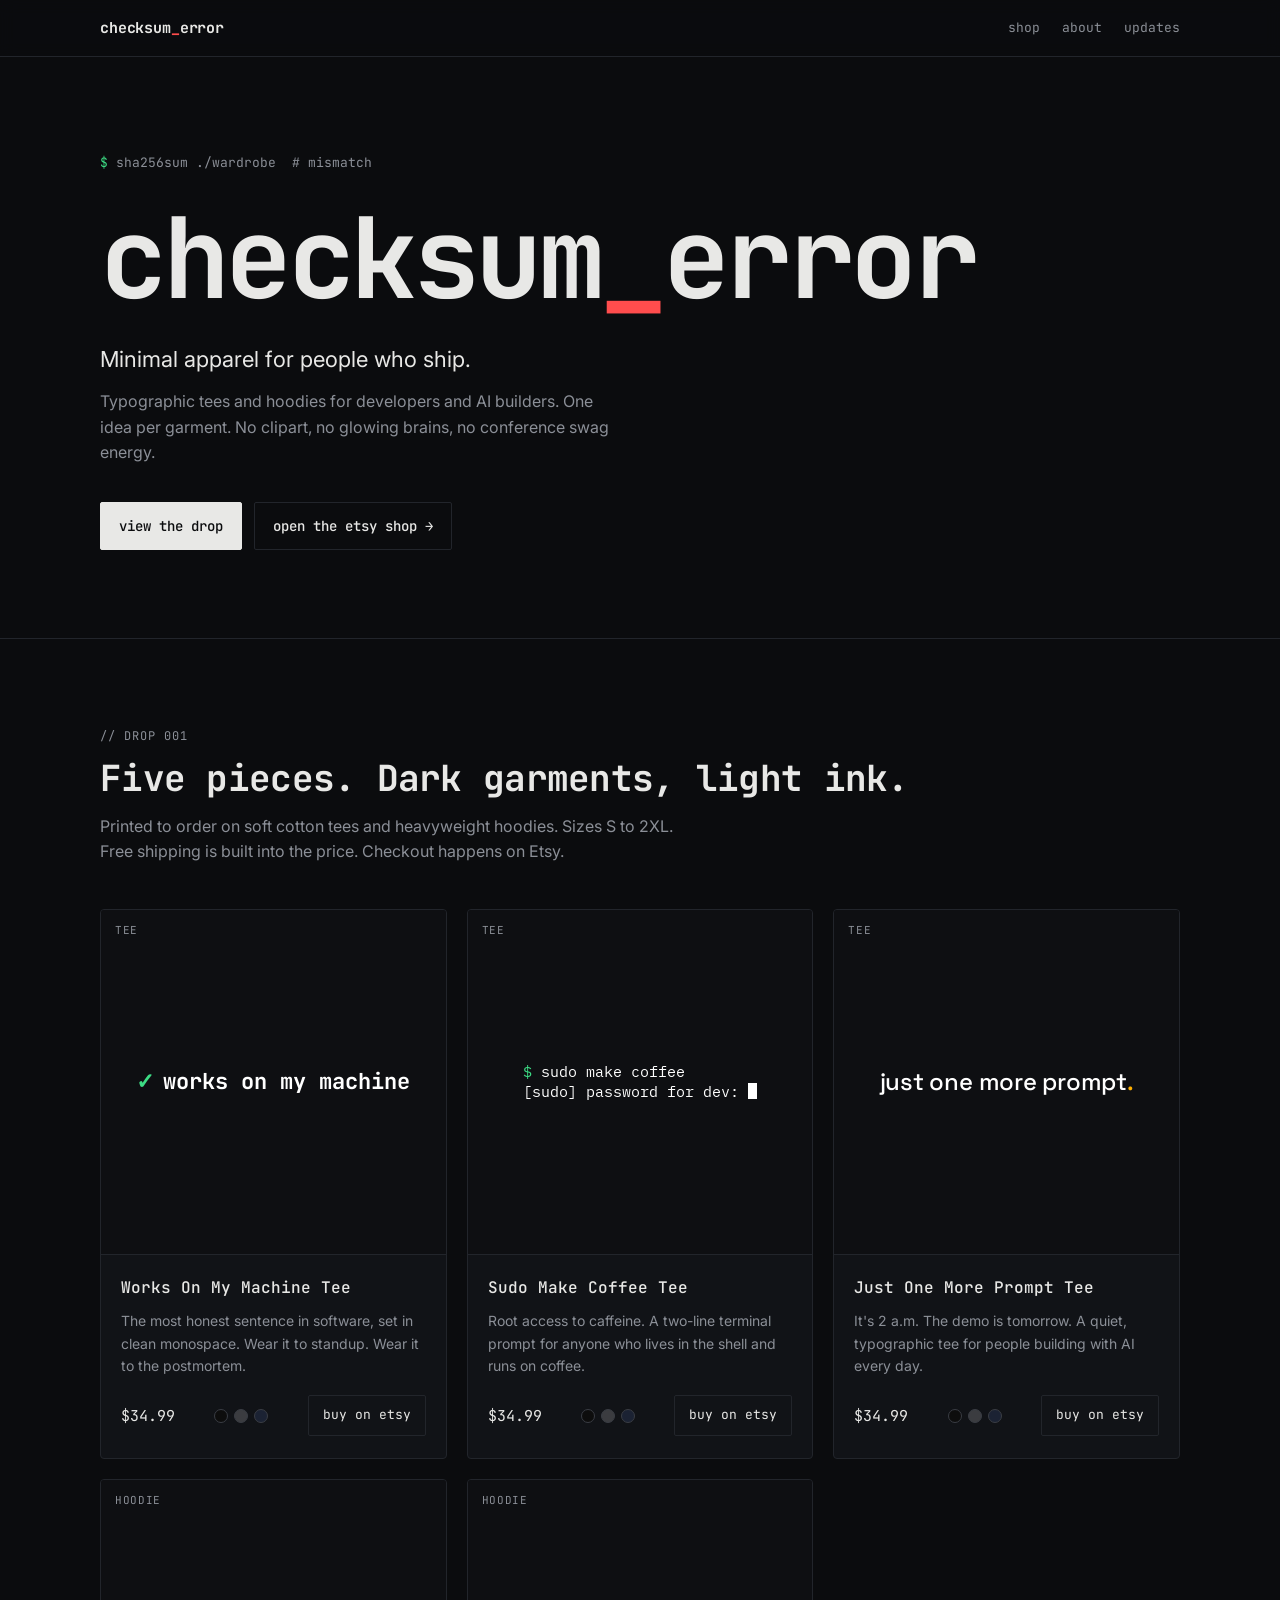
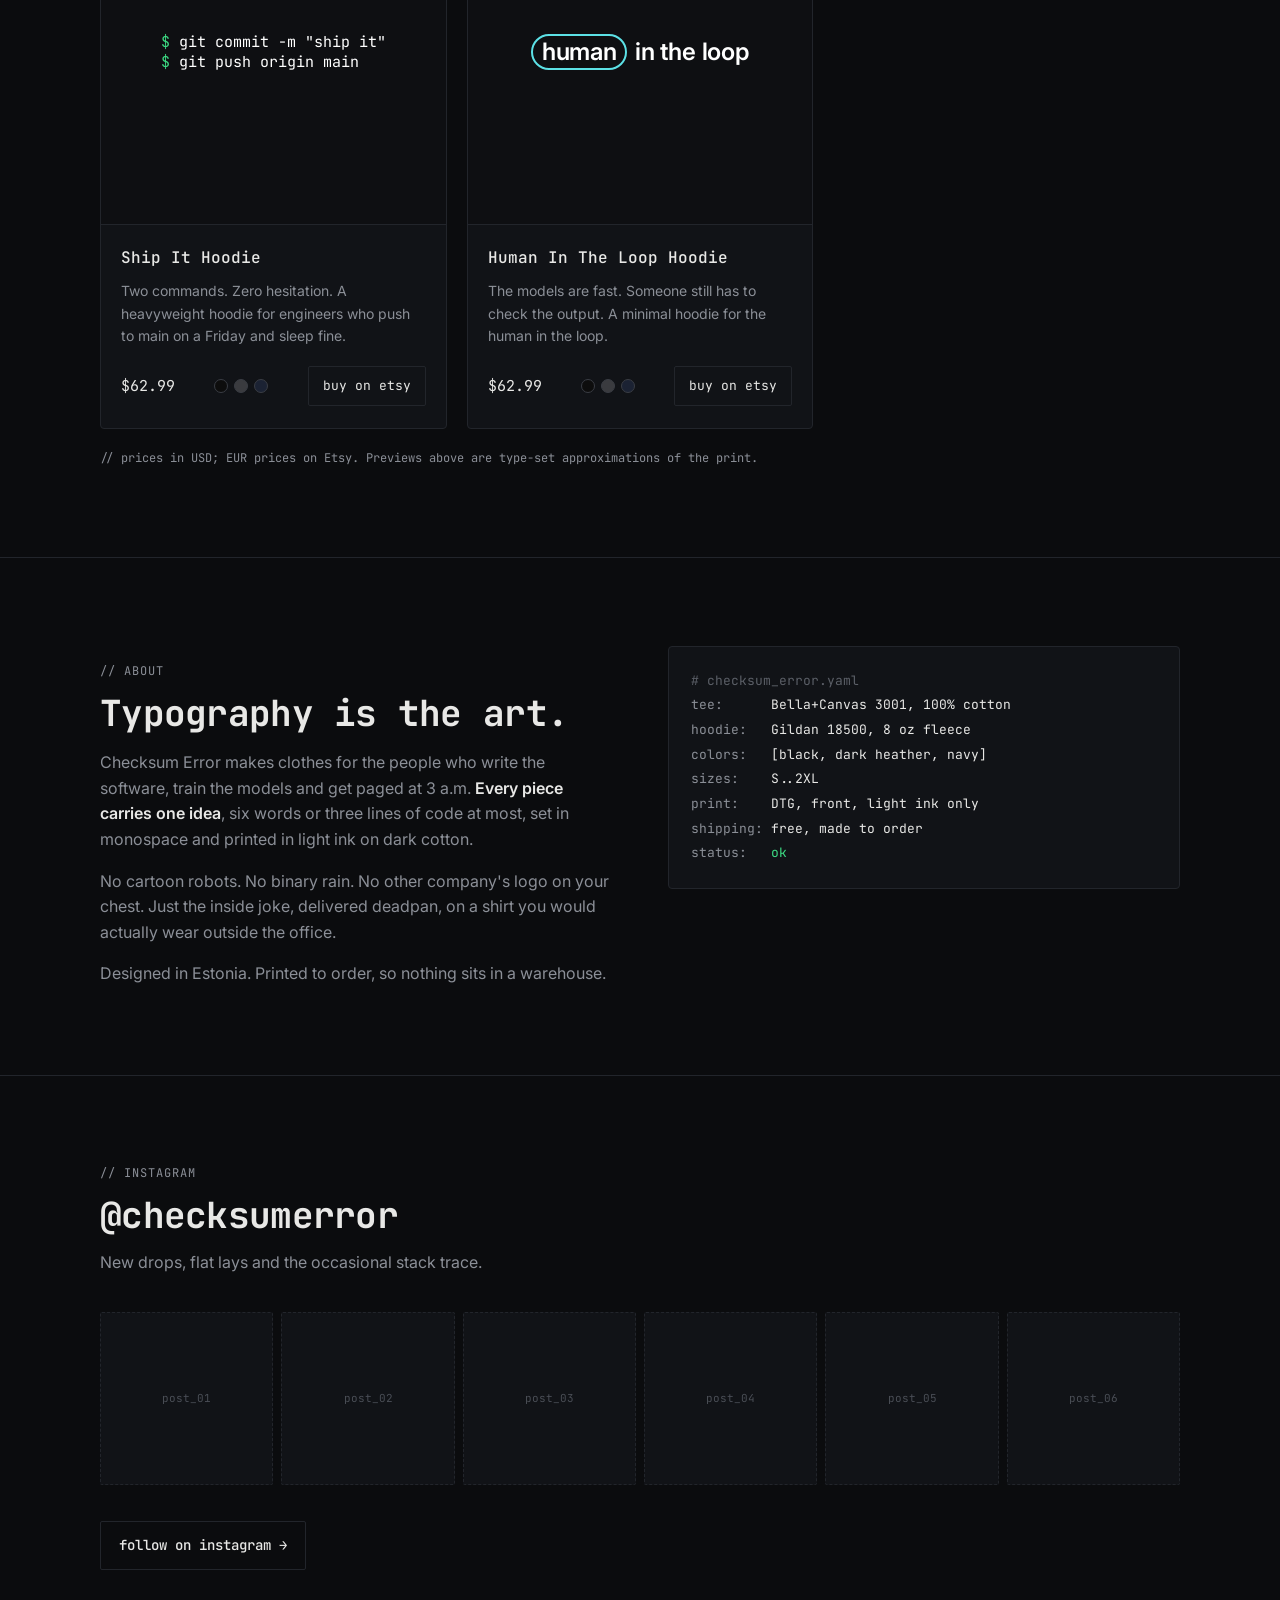
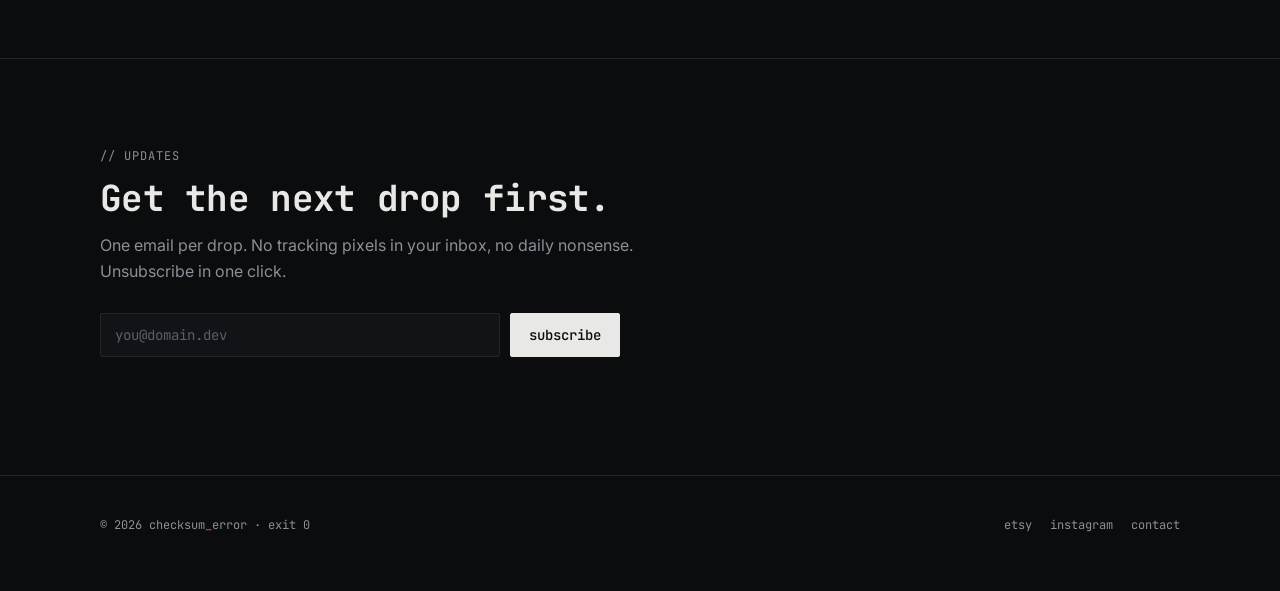
==== index.html @ 1eece205 "Add Checksum Error website" ====
<!doctype html>
<html lang="en">
<head>
<meta charset="utf-8">
<meta name="viewport" content="width=device-width, initial-scale=1">
<title>Checksum Error · Minimal apparel for people who ship</title>
<meta name="description" content="Minimal typographic tees and hoodies for developers and AI builders. One idea per garment, set in monospace. No clipart. Printed to order, sold on Etsy.">
<link rel="canonical" href="https://checksumerror.io/">
<meta name="theme-color" content="#0b0c0e">
<meta name="color-scheme" content="dark">
<link rel="icon" href="/favicon.svg" type="image/svg+xml">
<link rel="apple-touch-icon" href="/apple-touch-icon.png">

<!-- Open Graph / social -->
<meta property="og:type" content="website">
<meta property="og:site_name" content="Checksum Error">
<meta property="og:title" content="Checksum Error · Minimal apparel for people who ship">
<meta property="og:description" content="Typographic tees and hoodies for developers and AI builders. One idea per garment. No clipart.">
<meta property="og:url" content="https://checksumerror.io/">
<meta property="og:image" content="https://checksumerror.io/og.png">
<meta property="og:image:width" content="1200">
<meta property="og:image:height" content="630">
<meta property="og:image:alt" content="checksum_error wordmark in white monospace with a red underscore on a near-black background">
<meta name="twitter:card" content="summary_large_image">
<meta name="twitter:title" content="Checksum Error · Minimal apparel for people who ship">
<meta name="twitter:description" content="Typographic tees and hoodies for developers and AI builders. One idea per garment. No clipart.">
<meta name="twitter:image" content="https://checksumerror.io/og.png">

<script type="application/ld+json">
{
  "@context": "https://schema.org",
  "@type": "Organization",
  "name": "Checksum Error",
  "url": "https://checksumerror.io/",
  "logo": "https://checksumerror.io/apple-touch-icon.png",
  "sameAs": [
    "https://www.etsy.com/shop/REPLACE_ME_ETSY_SHOP",
    "https://www.instagram.com/REPLACE_ME_INSTAGRAM/"
  ]
}
</script>

<link rel="preconnect" href="https://fonts.googleapis.com">
<link rel="preconnect" href="https://fonts.gstatic.com" crossorigin>
<link href="https://fonts.googleapis.com/css2?family=JetBrains+Mono:wght@400;500;700&family=IBM+Plex+Mono:wght@400;500&family=Space+Grotesk:wght@500&family=Inter:wght@400;600&display=swap" rel="stylesheet">

<style>
:root{
  --bg:#0b0c0e;
  --bg-2:#111317;
  --line:#22252b;
  --text:#e8e8e6;
  --muted:#8b8f97;
  --red:#ff4d4d;
  --green:#3ddc84;
  --amber:#ffb000;
  --cyan:#5ce1e6;
  --mono:"JetBrains Mono",ui-monospace,SFMono-Regular,Menlo,Consolas,monospace;
  --sans:"Inter",system-ui,-apple-system,"Segoe UI",sans-serif;
  --max:1120px;
}
*{box-sizing:border-box;margin:0;padding:0}
html{-webkit-text-size-adjust:100%;scroll-behavior:smooth}
body{background:var(--bg);color:var(--text);font-family:var(--sans);font-size:16px;line-height:1.6;-webkit-font-smoothing:antialiased;overflow-x:hidden}
a{color:inherit}
a:focus-visible,button:focus-visible,input:focus-visible{outline:2px solid var(--green);outline-offset:3px}
.wrap{max-width:var(--max);margin:0 auto;padding:0 20px}
.mono{font-family:var(--mono)}
.muted{color:var(--muted)}
.skip{position:absolute;left:-9999px}
.skip:focus{left:16px;top:16px;background:var(--text);color:var(--bg);padding:8px 12px;z-index:10}

/* nav */
header.top{position:sticky;top:0;z-index:5;background:rgba(11,12,14,.86);backdrop-filter:blur(8px);-webkit-backdrop-filter:blur(8px);border-bottom:1px solid var(--line)}
header.top .wrap{display:flex;align-items:center;justify-content:space-between;height:56px}
.brand{font-family:var(--mono);font-weight:700;font-size:15px;text-decoration:none;letter-spacing:-.01em}
.brand .u,.wordmark .u{color:var(--red)}
nav ul{display:flex;gap:22px;list-style:none;font-family:var(--mono);font-size:13px}
nav a{text-decoration:none;color:var(--muted)}
nav a:hover{color:var(--text)}

/* hero */
.hero{padding:96px 0 88px;border-bottom:1px solid var(--line)}
.prompt{font-family:var(--mono);font-size:13px;color:var(--muted);margin-bottom:28px}
.prompt .g{color:var(--green)}
.wordmark{font-family:var(--mono);font-weight:700;font-size:clamp(40px,10.5vw,112px);line-height:1;letter-spacing:-.04em;word-break:break-word}
.wordmark .u{display:inline-block}
@keyframes blink{50%{opacity:0}}
.tagline{margin-top:28px;font-size:clamp(18px,2.4vw,22px);max-width:34ch;color:var(--text)}
.sub{margin-top:12px;color:var(--muted);max-width:52ch}
.cta{display:flex;flex-wrap:wrap;gap:12px;margin-top:36px}
.btn{display:inline-flex;align-items:center;gap:8px;font-family:var(--mono);font-size:14px;font-weight:500;text-decoration:none;padding:12px 18px;border:1px solid var(--text);background:var(--text);color:var(--bg);border-radius:2px;cursor:pointer}
.btn:hover{background:transparent;color:var(--text)}
.btn.ghost{background:transparent;color:var(--text);border-color:var(--line)}
.btn.ghost:hover{border-color:var(--text)}

/* sections */
section{padding:88px 0;border-bottom:1px solid var(--line)}
.label{font-family:var(--mono);font-size:12px;letter-spacing:.08em;text-transform:uppercase;color:var(--muted);margin-bottom:12px}
h2{font-family:var(--mono);font-weight:700;font-size:clamp(26px,4vw,36px);letter-spacing:-.02em;line-height:1.15}
.lead{margin-top:14px;color:var(--muted);max-width:60ch}

/* products */
.grid{display:grid;grid-template-columns:repeat(auto-fill,minmax(300px,1fr));gap:20px;margin-top:44px}
.card{background:var(--bg-2);border:1px solid var(--line);border-radius:4px;display:flex;flex-direction:column;overflow:hidden}
.print{aspect-ratio:1/1;display:flex;align-items:center;justify-content:center;padding:28px;background:#0e0f12;border-bottom:1px solid var(--line);position:relative}
.print::after{content:attr(data-kind);position:absolute;top:12px;left:14px;font-family:var(--mono);font-size:11px;color:var(--muted);letter-spacing:.06em;text-transform:uppercase}
.art{color:#fff;text-align:center;line-height:1.35}
.art.one{font-family:"JetBrains Mono",var(--mono);font-weight:700;font-size:clamp(18px,2.2vw,22px)}
.art.one .ok{color:var(--green);margin-right:.4em}
.art.term{font-family:"IBM Plex Mono",var(--mono);font-size:clamp(13px,1.55vw,15px);text-align:left;white-space:pre}
.art.term.jb{font-family:"JetBrains Mono",var(--mono)}
.art .g{color:var(--green)}
.art .cur{display:inline-block;width:.6em;height:1.1em;background:#fff;vertical-align:-.18em;animation:blink 1.1s steps(1) infinite}
@media (prefers-reduced-motion:reduce){.art .cur{animation:none}}
.art.grot{font-family:"Space Grotesk",var(--sans);font-weight:500;font-size:clamp(20px,2.5vw,24px);letter-spacing:-.01em}
.art.grot .a{color:var(--amber)}
.art.inter{font-family:"Inter",var(--sans);font-weight:600;font-size:clamp(20px,2.5vw,24px);letter-spacing:-.01em}
.art.inter .loop{display:inline-block;border:2px solid var(--cyan);border-radius:999px;padding:0 .35em;margin-right:.1em}
.meta{padding:20px 20px 22px;display:flex;flex-direction:column;gap:10px;flex:1}
.meta h3{font-family:var(--mono);font-size:16px;font-weight:500}
.meta p{font-size:14px;color:var(--muted)}
.row{display:flex;align-items:center;justify-content:space-between;gap:12px;margin-top:auto;padding-top:8px}
.price{font-family:var(--mono);font-size:15px}
.swatches{display:flex;gap:6px}
.swatches i{width:14px;height:14px;border-radius:50%;border:1px solid #3a3d44;display:block}
.buy{font-family:var(--mono);font-size:13px;text-decoration:none;border:1px solid var(--line);padding:9px 14px;border-radius:2px;white-space:nowrap}
.buy:hover{border-color:var(--text)}
.note{margin-top:20px;font-family:var(--mono);font-size:12px;color:var(--muted)}

/* about */
.about{display:grid;grid-template-columns:1fr 1fr;gap:56px;align-items:start}
.about p{color:var(--muted);margin-top:16px;max-width:52ch}
.about p strong{color:var(--text);font-weight:600}
.spec{font-family:var(--mono);font-size:13px;border:1px solid var(--line);border-radius:4px;background:var(--bg-2);padding:22px;line-height:1.9;overflow-x:auto}
.spec .k{color:var(--muted)}
.spec .c{color:#5b5f67}
.spec .g{color:var(--green)}

/* instagram */
.ig-grid{display:grid;grid-template-columns:repeat(6,1fr);gap:8px;margin-top:36px}
.ig-grid div{aspect-ratio:1/1;background:var(--bg-2);border:1px dashed var(--line);border-radius:2px;display:flex;align-items:center;justify-content:center;font-family:var(--mono);font-size:11px;color:#4a4e56}

/* signup */
.signup{display:flex;gap:10px;flex-wrap:wrap;margin-top:28px;max-width:520px}
.signup input{flex:1 1 240px;min-width:0;background:var(--bg-2);border:1px solid var(--line);color:var(--text);font-family:var(--mono);font-size:14px;padding:12px 14px;border-radius:2px}
.signup input::placeholder{color:#5b5f67}
.signup-msg{margin-top:12px;font-family:var(--mono);font-size:13px;color:var(--green);min-height:1.4em}

footer{padding:40px 0 56px;font-family:var(--mono);font-size:12px;color:var(--muted)}
footer .wrap{display:flex;flex-wrap:wrap;justify-content:space-between;gap:16px}
footer a{text-decoration:none}
footer a:hover{color:var(--text)}
footer ul{display:flex;gap:18px;list-style:none}

@media (max-width:820px){
  .about{grid-template-columns:1fr;gap:32px}
  .ig-grid{grid-template-columns:repeat(3,1fr)}
}
@media (max-width:560px){
  .wrap{padding:0 16px}
  nav ul{gap:14px}
  nav li.hide-sm{display:none}
  .hero{padding:64px 0 60px}
  section{padding:64px 0}
  .grid{grid-template-columns:1fr}
}
</style>
</head>
<body>
<a class="skip" href="#main">Skip to content</a>

<header class="top">
  <div class="wrap">
    <a class="brand" href="#top" aria-label="Checksum Error home">checksum<span class="u">_</span>error</a>
    <nav aria-label="Main">
      <ul>
        <li><a href="#shop">shop</a></li>
        <li class="hide-sm"><a href="#about">about</a></li>
        <li><a href="#list">updates</a></li>
      </ul>
    </nav>
  </div>
</header>

<main id="main">
  <div class="hero" id="top">
    <div class="wrap">
      <p class="prompt"><span class="g">$</span> sha256sum ./wardrobe <span class="muted">&nbsp;# mismatch</span></p>
      <h1 class="wordmark" aria-label="checksum_error">checksum<span class="u">_</span>error</h1>
      <p class="tagline">Minimal apparel for people who ship.</p>
      <p class="sub">Typographic tees and hoodies for developers and AI builders. One idea per garment. No clipart, no glowing brains, no conference swag energy.</p>
      <div class="cta">
        <a class="btn" href="#shop">view the drop</a>
        <!-- PLACEHOLDER: replace with the real Etsy shop URL -->
        <a class="btn ghost" href="https://www.etsy.com/shop/REPLACE_ME_ETSY_SHOP" rel="noopener">open the etsy shop &rarr;</a>
      </div>
    </div>
  </div>

  <section id="shop" aria-labelledby="shop-h">
    <div class="wrap">
      <p class="label">// drop 001</p>
      <h2 id="shop-h">Five pieces. Dark garments, light ink.</h2>
      <p class="lead">Printed to order on soft cotton tees and heavyweight hoodies. Sizes S to 2XL. Free shipping is built into the price. Checkout happens on Etsy.</p>

      <div class="grid">
        <!-- 01 -->
        <article class="card">
          <div class="print" data-kind="tee"><p class="art one"><span class="ok" aria-hidden="true">&check;</span>works on my machine</p></div>
          <div class="meta">
            <h3>Works On My Machine Tee</h3>
            <p>The most honest sentence in software, set in clean monospace. Wear it to standup. Wear it to the postmortem.</p>
            <div class="row">
              <span class="price">$34.99</span>
              <span class="swatches" aria-label="Colors: black, dark grey heather, navy"><i style="background:#0d0d0d"></i><i style="background:#3b3c40"></i><i style="background:#1b2233"></i></span>
              <!-- PLACEHOLDER: Etsy listing URL for 01-tee-works-on-my-machine -->
              <a class="buy" href="https://www.etsy.com/listing/REPLACE_ME_01" rel="noopener">buy on etsy</a>
            </div>
          </div>
        </article>

        <!-- 02 -->
        <article class="card">
          <div class="print" data-kind="tee"><p class="art term"><span class="g">$</span> sudo make coffee
[sudo] password for dev: <span class="cur" aria-hidden="true"></span></p></div>
          <div class="meta">
            <h3>Sudo Make Coffee Tee</h3>
            <p>Root access to caffeine. A two-line terminal prompt for anyone who lives in the shell and runs on coffee.</p>
            <div class="row">
              <span class="price">$34.99</span>
              <span class="swatches" aria-label="Colors: black, dark grey heather, navy"><i style="background:#0d0d0d"></i><i style="background:#3b3c40"></i><i style="background:#1b2233"></i></span>
              <!-- PLACEHOLDER: Etsy listing URL for 02-tee-sudo-make-coffee -->
              <a class="buy" href="https://www.etsy.com/listing/REPLACE_ME_02" rel="noopener">buy on etsy</a>
            </div>
          </div>
        </article>

        <!-- 03 -->
        <article class="card">
          <div class="print" data-kind="tee"><p class="art grot">just one more prompt<span class="a">.</span></p></div>
          <div class="meta">
            <h3>Just One More Prompt Tee</h3>
            <p>It's 2 a.m. The demo is tomorrow. A quiet, typographic tee for people building with AI every day.</p>
            <div class="row">
              <span class="price">$34.99</span>
              <span class="swatches" aria-label="Colors: black, dark grey heather, navy"><i style="background:#0d0d0d"></i><i style="background:#3b3c40"></i><i style="background:#1b2233"></i></span>
              <!-- PLACEHOLDER: Etsy listing URL for 03-tee-just-one-more-prompt -->
              <a class="buy" href="https://www.etsy.com/listing/REPLACE_ME_03" rel="noopener">buy on etsy</a>
            </div>
          </div>
        </article>

        <!-- 04 -->
        <article class="card">
          <div class="print" data-kind="hoodie"><p class="art term jb"><span class="g">$</span> git commit -m "ship it"
<span class="g">$</span> git push origin main</p></div>
          <div class="meta">
            <h3>Ship It Hoodie</h3>
            <p>Two commands. Zero hesitation. A heavyweight hoodie for engineers who push to main on a Friday and sleep fine.</p>
            <div class="row">
              <span class="price">$62.99</span>
              <span class="swatches" aria-label="Colors: black, dark heather, navy"><i style="background:#0d0d0d"></i><i style="background:#3a3b3f"></i><i style="background:#1b2233"></i></span>
              <!-- PLACEHOLDER: Etsy listing URL for 04-hoodie-ship-it -->
              <a class="buy" href="https://www.etsy.com/listing/REPLACE_ME_04" rel="noopener">buy on etsy</a>
            </div>
          </div>
        </article>

        <!-- 05 -->
        <article class="card">
          <div class="print" data-kind="hoodie"><p class="art inter"><span class="loop">human</span> in the loop</p></div>
          <div class="meta">
            <h3>Human In The Loop Hoodie</h3>
            <p>The models are fast. Someone still has to check the output. A minimal hoodie for the human in the loop.</p>
            <div class="row">
              <span class="price">$62.99</span>
              <span class="swatches" aria-label="Colors: black, dark heather, navy"><i style="background:#0d0d0d"></i><i style="background:#3a3b3f"></i><i style="background:#1b2233"></i></span>
              <!-- PLACEHOLDER: Etsy listing URL for 05-hoodie-human-in-the-loop -->
              <a class="buy" href="https://www.etsy.com/listing/REPLACE_ME_05" rel="noopener">buy on etsy</a>
            </div>
          </div>
        </article>
      </div>
      <p class="note">// prices in USD; EUR prices on Etsy. Previews above are type-set approximations of the print.</p>
    </div>
  </section>

  <section id="about" aria-labelledby="about-h">
    <div class="wrap about">
      <div>
        <p class="label">// about</p>
        <h2 id="about-h">Typography is the art.</h2>
        <p>Checksum Error makes clothes for the people who write the software, train the models and get paged at 3 a.m. <strong>Every piece carries one idea</strong>, six words or three lines of code at most, set in monospace and printed in light ink on dark cotton.</p>
        <p>No cartoon robots. No binary rain. No other company's logo on your chest. Just the inside joke, delivered deadpan, on a shirt you would actually wear outside the office.</p>
        <p>Designed in Estonia. Printed to order, so nothing sits in a warehouse.</p>
      </div>
      <pre class="spec" aria-label="Product spec"><span class="c"># checksum_error.yaml</span>
<span class="k">tee:</span>      Bella+Canvas 3001, 100% cotton
<span class="k">hoodie:</span>   Gildan 18500, 8 oz fleece
<span class="k">colors:</span>   [black, dark heather, navy]
<span class="k">sizes:</span>    S..2XL
<span class="k">print:</span>    DTG, front, light ink only
<span class="k">shipping:</span> free, made to order
<span class="k">status:</span>   <span class="g">ok</span></pre>
    </div>
  </section>

  <section id="instagram" aria-labelledby="ig-h">
    <div class="wrap">
      <p class="label">// instagram</p>
      <h2 id="ig-h">@checksumerror</h2>
      <p class="lead">New drops, flat lays and the occasional stack trace.</p>
      <!-- PLACEHOLDER: these six tiles are empty frames. Replace with real post images (or an embed) once the account has posts. -->
      <div class="ig-grid" aria-hidden="true">
        <div>post_01</div><div>post_02</div><div>post_03</div><div>post_04</div><div>post_05</div><div>post_06</div>
      </div>
      <div class="cta">
        <!-- PLACEHOLDER: replace with the real Instagram profile URL -->
        <a class="btn ghost" href="https://www.instagram.com/REPLACE_ME_INSTAGRAM/" rel="noopener">follow on instagram &rarr;</a>
      </div>
    </div>
  </section>

  <section id="list" aria-labelledby="list-h">
    <div class="wrap">
      <p class="label">// updates</p>
      <h2 id="list-h">Get the next drop first.</h2>
      <p class="lead">One email per drop. No tracking pixels in your inbox, no daily nonsense. Unsubscribe in one click.</p>
      <!-- PLACEHOLDER: set action to your email provider's form endpoint (Buttondown, Mailchimp, ConvertKit, etc.). Until then the form shows a "not open yet" message and sends nothing. -->
      <form class="signup" id="signup" action="REPLACE_ME_EMAIL_FORM_ACTION" method="post" novalidate>
        <label for="email" class="skip">Email address</label>
        <input id="email" name="email" type="email" autocomplete="email" placeholder="you@domain.dev" required>
        <button class="btn" type="submit">subscribe</button>
      </form>
      <p class="signup-msg" id="signup-msg" role="status" aria-live="polite"></p>
    </div>
  </section>
</main>

<footer>
  <div class="wrap">
    <span>&copy; <span id="y">2026</span> checksum<span style="color:var(--red)">_</span>error &middot; exit 0</span>
    <ul>
      <li><a href="https://www.etsy.com/shop/REPLACE_ME_ETSY_SHOP" rel="noopener">etsy</a></li>
      <li><a href="https://www.instagram.com/REPLACE_ME_INSTAGRAM/" rel="noopener">instagram</a></li>
      <li><a href="mailto:REPLACE_ME_CONTACT_EMAIL">contact</a></li>
    </ul>
  </div>
</footer>

<script>
document.getElementById('y').textContent = new Date().getFullYear();
(function(){
  var f = document.getElementById('signup'), m = document.getElementById('signup-msg'), e = document.getElementById('email');
  f.addEventListener('submit', function(ev){
    if (!e.value || !e.checkValidity()) { ev.preventDefault(); m.style.color='var(--red)'; m.textContent='error: that does not look like an email address'; e.focus(); return; }
    if (f.getAttribute('action').indexOf('REPLACE_ME') !== -1) { ev.preventDefault(); m.style.color='var(--amber)'; m.textContent='signup is not open yet. follow on instagram for the next drop.'; }
  });
})();
</script>
</body>
</html>
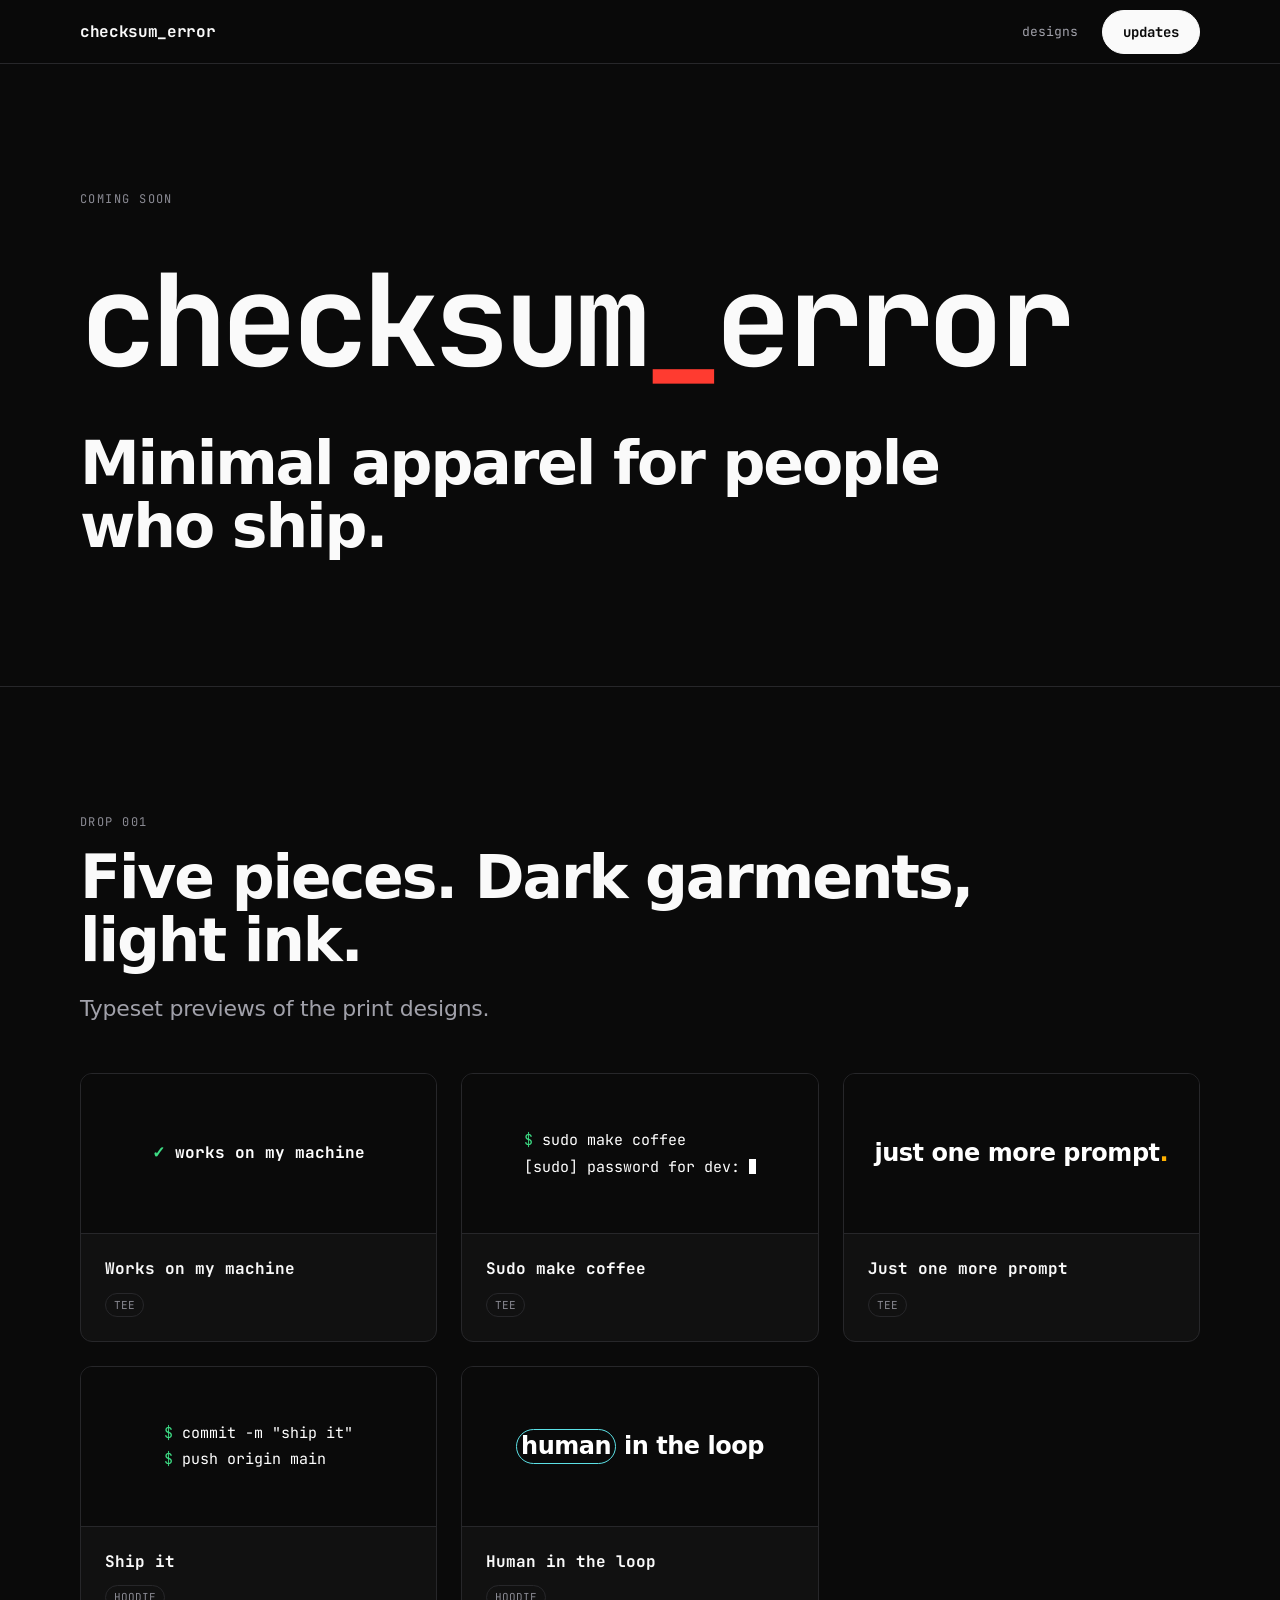
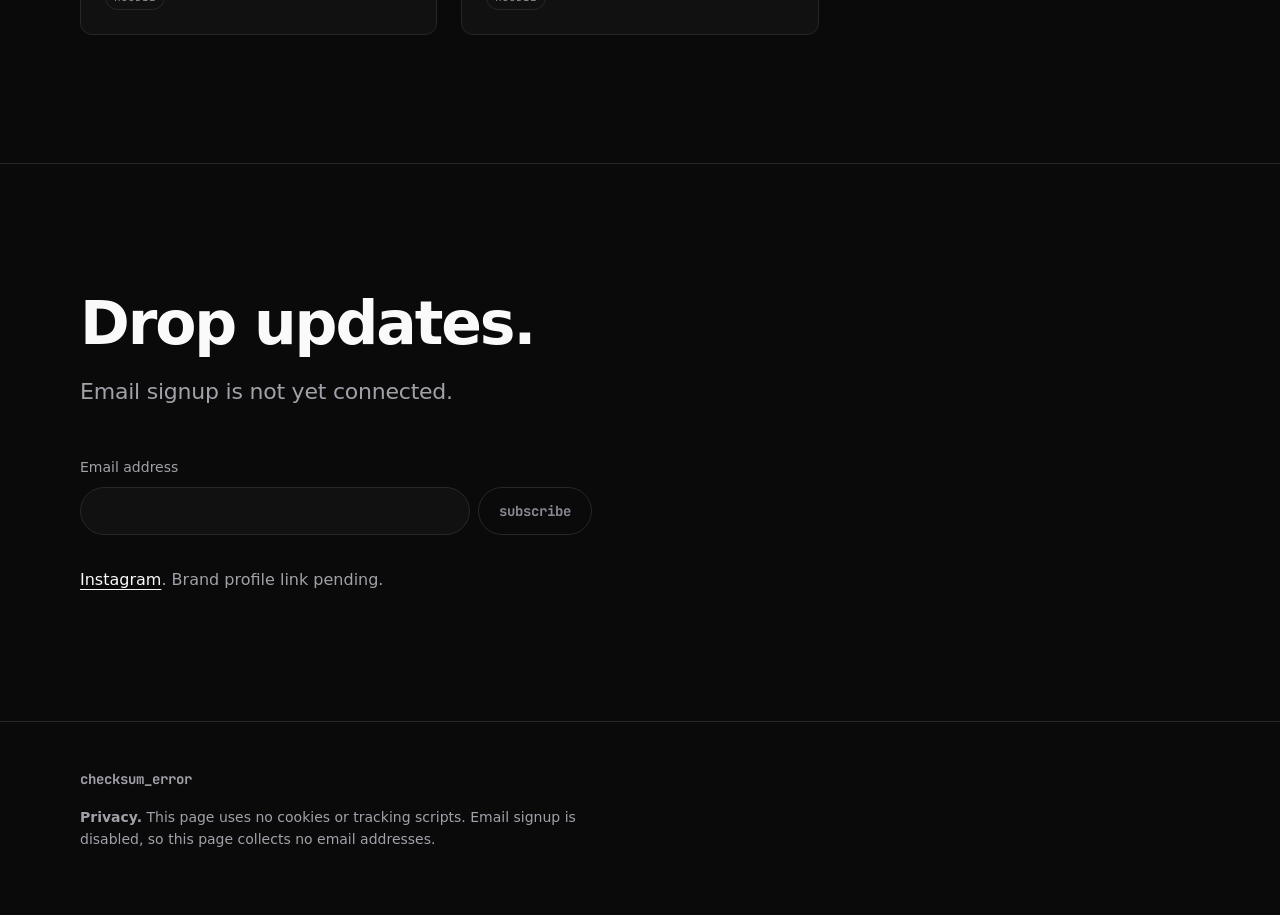
==== commit 9fbf276b: "Restyle site to brand guidelines: external stylesheet, self-hosted fonts, new icons Brings the repo " ====
--- a/index.html
+++ b/index.html
@@ -1,363 +1,144 @@
 <!doctype html>
 <html lang="en">
 <head>
-<meta charset="utf-8">
-<meta name="viewport" content="width=device-width, initial-scale=1">
-<title>Checksum Error · Minimal apparel for people who ship</title>
-<meta name="description" content="Minimal typographic tees and hoodies for developers and AI builders. One idea per garment, set in monospace. No clipart. Printed to order, sold on Etsy.">
-<link rel="canonical" href="https://checksumerror.io/">
-<meta name="theme-color" content="#0b0c0e">
-<meta name="color-scheme" content="dark">
-<link rel="icon" href="/favicon.svg" type="image/svg+xml">
-<link rel="apple-touch-icon" href="/apple-touch-icon.png">
+  <meta charset="utf-8">
+  <meta name="viewport" content="width=device-width, initial-scale=1">
+  <title>Checksum Error | Developer apparel coming soon</title>
+  <meta name="description" content="Minimal apparel for people who ship. Preview five typographic tees and hoodies from Checksum Error. Coming soon.">
+  <meta name="theme-color" content="#0A0A0A">
+  <meta name="color-scheme" content="dark">
+  <link rel="canonical" href="https://checksumerror.io/">
+  <link rel="icon" href="/favicon.svg" type="image/svg+xml">
+  <link rel="apple-touch-icon" href="/apple-touch-icon.png">
+  <link rel="preload" href="/fonts/jetbrains-mono-latin-700-normal.woff2" as="font" type="font/woff2" crossorigin>
+  <link rel="stylesheet" href="/styles.css">
 
-<!-- Open Graph / social -->
-<meta property="og:type" content="website">
-<meta property="og:site_name" content="Checksum Error">
-<meta property="og:title" content="Checksum Error · Minimal apparel for people who ship">
-<meta property="og:description" content="Typographic tees and hoodies for developers and AI builders. One idea per garment. No clipart.">
-<meta property="og:url" content="https://checksumerror.io/">
-<meta property="og:image" content="https://checksumerror.io/og.png">
-<meta property="og:image:width" content="1200">
-<meta property="og:image:height" content="630">
-<meta property="og:image:alt" content="checksum_error wordmark in white monospace with a red underscore on a near-black background">
-<meta name="twitter:card" content="summary_large_image">
-<meta name="twitter:title" content="Checksum Error · Minimal apparel for people who ship">
-<meta name="twitter:description" content="Typographic tees and hoodies for developers and AI builders. One idea per garment. No clipart.">
-<meta name="twitter:image" content="https://checksumerror.io/og.png">
-
-<script type="application/ld+json">
-{
-  "@context": "https://schema.org",
-  "@type": "Organization",
-  "name": "Checksum Error",
-  "url": "https://checksumerror.io/",
-  "logo": "https://checksumerror.io/apple-touch-icon.png",
-  "sameAs": [
-    "https://www.etsy.com/shop/REPLACE_ME_ETSY_SHOP",
-    "https://www.instagram.com/REPLACE_ME_INSTAGRAM/"
-  ]
-}
-</script>
-
-<link rel="preconnect" href="https://fonts.googleapis.com">
-<link rel="preconnect" href="https://fonts.gstatic.com" crossorigin>
-<link href="https://fonts.googleapis.com/css2?family=JetBrains+Mono:wght@400;500;700&family=IBM+Plex+Mono:wght@400;500&family=Space+Grotesk:wght@500&family=Inter:wght@400;600&display=swap" rel="stylesheet">
-
-<style>
-:root{
-  --bg:#0b0c0e;
-  --bg-2:#111317;
-  --line:#22252b;
-  --text:#e8e8e6;
-  --muted:#8b8f97;
-  --red:#ff4d4d;
-  --green:#3ddc84;
-  --amber:#ffb000;
-  --cyan:#5ce1e6;
-  --mono:"JetBrains Mono",ui-monospace,SFMono-Regular,Menlo,Consolas,monospace;
-  --sans:"Inter",system-ui,-apple-system,"Segoe UI",sans-serif;
-  --max:1120px;
-}
-*{box-sizing:border-box;margin:0;padding:0}
-html{-webkit-text-size-adjust:100%;scroll-behavior:smooth}
-body{background:var(--bg);color:var(--text);font-family:var(--sans);font-size:16px;line-height:1.6;-webkit-font-smoothing:antialiased;overflow-x:hidden}
-a{color:inherit}
-a:focus-visible,button:focus-visible,input:focus-visible{outline:2px solid var(--green);outline-offset:3px}
-.wrap{max-width:var(--max);margin:0 auto;padding:0 20px}
-.mono{font-family:var(--mono)}
-.muted{color:var(--muted)}
-.skip{position:absolute;left:-9999px}
-.skip:focus{left:16px;top:16px;background:var(--text);color:var(--bg);padding:8px 12px;z-index:10}
-
-/* nav */
-header.top{position:sticky;top:0;z-index:5;background:rgba(11,12,14,.86);backdrop-filter:blur(8px);-webkit-backdrop-filter:blur(8px);border-bottom:1px solid var(--line)}
-header.top .wrap{display:flex;align-items:center;justify-content:space-between;height:56px}
-.brand{font-family:var(--mono);font-weight:700;font-size:15px;text-decoration:none;letter-spacing:-.01em}
-.brand .u,.wordmark .u{color:var(--red)}
-nav ul{display:flex;gap:22px;list-style:none;font-family:var(--mono);font-size:13px}
-nav a{text-decoration:none;color:var(--muted)}
-nav a:hover{color:var(--text)}
-
-/* hero */
-.hero{padding:96px 0 88px;border-bottom:1px solid var(--line)}
-.prompt{font-family:var(--mono);font-size:13px;color:var(--muted);margin-bottom:28px}
-.prompt .g{color:var(--green)}
-.wordmark{font-family:var(--mono);font-weight:700;font-size:clamp(40px,10.5vw,112px);line-height:1;letter-spacing:-.04em;word-break:break-word}
-.wordmark .u{display:inline-block}
-@keyframes blink{50%{opacity:0}}
-.tagline{margin-top:28px;font-size:clamp(18px,2.4vw,22px);max-width:34ch;color:var(--text)}
-.sub{margin-top:12px;color:var(--muted);max-width:52ch}
-.cta{display:flex;flex-wrap:wrap;gap:12px;margin-top:36px}
-.btn{display:inline-flex;align-items:center;gap:8px;font-family:var(--mono);font-size:14px;font-weight:500;text-decoration:none;padding:12px 18px;border:1px solid var(--text);background:var(--text);color:var(--bg);border-radius:2px;cursor:pointer}
-.btn:hover{background:transparent;color:var(--text)}
-.btn.ghost{background:transparent;color:var(--text);border-color:var(--line)}
-.btn.ghost:hover{border-color:var(--text)}
-
-/* sections */
-section{padding:88px 0;border-bottom:1px solid var(--line)}
-.label{font-family:var(--mono);font-size:12px;letter-spacing:.08em;text-transform:uppercase;color:var(--muted);margin-bottom:12px}
-h2{font-family:var(--mono);font-weight:700;font-size:clamp(26px,4vw,36px);letter-spacing:-.02em;line-height:1.15}
-.lead{margin-top:14px;color:var(--muted);max-width:60ch}
-
-/* products */
-.grid{display:grid;grid-template-columns:repeat(auto-fill,minmax(300px,1fr));gap:20px;margin-top:44px}
-.card{background:var(--bg-2);border:1px solid var(--line);border-radius:4px;display:flex;flex-direction:column;overflow:hidden}
-.print{aspect-ratio:1/1;display:flex;align-items:center;justify-content:center;padding:28px;background:#0e0f12;border-bottom:1px solid var(--line);position:relative}
-.print::after{content:attr(data-kind);position:absolute;top:12px;left:14px;font-family:var(--mono);font-size:11px;color:var(--muted);letter-spacing:.06em;text-transform:uppercase}
-.art{color:#fff;text-align:center;line-height:1.35}
-.art.one{font-family:"JetBrains Mono",var(--mono);font-weight:700;font-size:clamp(18px,2.2vw,22px)}
-.art.one .ok{color:var(--green);margin-right:.4em}
-.art.term{font-family:"IBM Plex Mono",var(--mono);font-size:clamp(13px,1.55vw,15px);text-align:left;white-space:pre}
-.art.term.jb{font-family:"JetBrains Mono",var(--mono)}
-.art .g{color:var(--green)}
-.art .cur{display:inline-block;width:.6em;height:1.1em;background:#fff;vertical-align:-.18em;animation:blink 1.1s steps(1) infinite}
-@media (prefers-reduced-motion:reduce){.art .cur{animation:none}}
-.art.grot{font-family:"Space Grotesk",var(--sans);font-weight:500;font-size:clamp(20px,2.5vw,24px);letter-spacing:-.01em}
-.art.grot .a{color:var(--amber)}
-.art.inter{font-family:"Inter",var(--sans);font-weight:600;font-size:clamp(20px,2.5vw,24px);letter-spacing:-.01em}
-.art.inter .loop{display:inline-block;border:2px solid var(--cyan);border-radius:999px;padding:0 .35em;margin-right:.1em}
-.meta{padding:20px 20px 22px;display:flex;flex-direction:column;gap:10px;flex:1}
-.meta h3{font-family:var(--mono);font-size:16px;font-weight:500}
-.meta p{font-size:14px;color:var(--muted)}
-.row{display:flex;align-items:center;justify-content:space-between;gap:12px;margin-top:auto;padding-top:8px}
-.price{font-family:var(--mono);font-size:15px}
-.swatches{display:flex;gap:6px}
-.swatches i{width:14px;height:14px;border-radius:50%;border:1px solid #3a3d44;display:block}
-.buy{font-family:var(--mono);font-size:13px;text-decoration:none;border:1px solid var(--line);padding:9px 14px;border-radius:2px;white-space:nowrap}
-.buy:hover{border-color:var(--text)}
-.note{margin-top:20px;font-family:var(--mono);font-size:12px;color:var(--muted)}
-
-/* about */
-.about{display:grid;grid-template-columns:1fr 1fr;gap:56px;align-items:start}
-.about p{color:var(--muted);margin-top:16px;max-width:52ch}
-.about p strong{color:var(--text);font-weight:600}
-.spec{font-family:var(--mono);font-size:13px;border:1px solid var(--line);border-radius:4px;background:var(--bg-2);padding:22px;line-height:1.9;overflow-x:auto}
-.spec .k{color:var(--muted)}
-.spec .c{color:#5b5f67}
-.spec .g{color:var(--green)}
-
-/* instagram */
-.ig-grid{display:grid;grid-template-columns:repeat(6,1fr);gap:8px;margin-top:36px}
-.ig-grid div{aspect-ratio:1/1;background:var(--bg-2);border:1px dashed var(--line);border-radius:2px;display:flex;align-items:center;justify-content:center;font-family:var(--mono);font-size:11px;color:#4a4e56}
-
-/* signup */
-.signup{display:flex;gap:10px;flex-wrap:wrap;margin-top:28px;max-width:520px}
-.signup input{flex:1 1 240px;min-width:0;background:var(--bg-2);border:1px solid var(--line);color:var(--text);font-family:var(--mono);font-size:14px;padding:12px 14px;border-radius:2px}
-.signup input::placeholder{color:#5b5f67}
-.signup-msg{margin-top:12px;font-family:var(--mono);font-size:13px;color:var(--green);min-height:1.4em}
-
-footer{padding:40px 0 56px;font-family:var(--mono);font-size:12px;color:var(--muted)}
-footer .wrap{display:flex;flex-wrap:wrap;justify-content:space-between;gap:16px}
-footer a{text-decoration:none}
-footer a:hover{color:var(--text)}
-footer ul{display:flex;gap:18px;list-style:none}
-
-@media (max-width:820px){
-  .about{grid-template-columns:1fr;gap:32px}
-  .ig-grid{grid-template-columns:repeat(3,1fr)}
-}
-@media (max-width:560px){
-  .wrap{padding:0 16px}
-  nav ul{gap:14px}
-  nav li.hide-sm{display:none}
-  .hero{padding:64px 0 60px}
-  section{padding:64px 0}
-  .grid{grid-template-columns:1fr}
-}
-</style>
+  <meta property="og:type" content="website">
+  <meta property="og:site_name" content="Checksum Error">
+  <meta property="og:title" content="Checksum Error | Developer apparel coming soon">
+  <meta property="og:description" content="Minimal apparel for people who ship. Preview five typographic tees and hoodies.">
+  <meta property="og:url" content="https://checksumerror.io/">
+  <meta property="og:image" content="https://checksumerror.io/og.png">
+  <meta property="og:image:type" content="image/png">
+  <meta property="og:image:width" content="1200">
+  <meta property="og:image:height" content="630">
+  <meta property="og:image:alt" content="checksum_error with a red underscore on a near-black background. Minimal apparel for people who ship. Coming soon.">
+  <meta name="twitter:card" content="summary_large_image">
+  <meta name="twitter:image:alt" content="checksum_error with a red underscore on a near-black background. Minimal apparel for people who ship. Coming soon.">
 </head>
 <body>
-<a class="skip" href="#main">Skip to content</a>
+  <a class="skip-link" href="#main">Skip to content</a>
 
-<header class="top">
-  <div class="wrap">
-    <a class="brand" href="#top" aria-label="Checksum Error home">checksum<span class="u">_</span>error</a>
-    <nav aria-label="Main">
-      <ul>
-        <li><a href="#shop">shop</a></li>
-        <li class="hide-sm"><a href="#about">about</a></li>
-        <li><a href="#list">updates</a></li>
-      </ul>
-    </nav>
-  </div>
-</header>
+  <header class="site-header">
+    <div class="wrap header-content">
+      <a class="header-brand" href="/" aria-label="Checksum Error home">checksum_error</a>
+      <nav aria-label="Main navigation">
+        <a href="#designs">designs</a>
+        <a class="button" href="#updates">updates</a>
+      </nav>
+    </div>
+  </header>
 
-<main id="main">
-  <div class="hero" id="top">
+  <main id="main" tabindex="-1">
+    <section class="hero" aria-labelledby="pitch">
+      <div class="wrap">
+        <p class="eyebrow">Coming soon</p>
+        <p class="wordmark" aria-label="Checksum Error">checksum<span class="signal">_</span><wbr>error</p>
+        <h1 id="pitch">Minimal apparel for people who ship.</h1>
+      </div>
+    </section>
+
+    <section id="designs" aria-labelledby="designs-title">
+      <div class="wrap">
+        <p class="eyebrow">Drop 001</p>
+        <h2 id="designs-title">Five pieces. Dark garments, light ink.</h2>
+        <p class="lead">Typeset previews of the print designs.</p>
+
+        <div class="design-grid">
+          <article class="design">
+            <div class="design-art">
+              <p class="art-mono"><span class="ink-green" aria-hidden="true">✓</span> works on my machine</p>
+            </div>
+            <div class="design-info">
+              <h3>Works on my machine</h3>
+              <p class="tag">Tee</p>
+            </div>
+          </article>
+
+          <article class="design">
+            <div class="design-art">
+              <p class="art-code"><code><span class="ink-green">$</span> sudo make coffee<br>[sudo] password for dev: <span class="cursor" aria-hidden="true"></span></code></p>
+            </div>
+            <div class="design-info">
+              <h3>Sudo make coffee</h3>
+              <p class="tag">Tee</p>
+            </div>
+          </article>
+
+          <article class="design">
+            <div class="design-art">
+              <p class="art-sans">just one more prompt<span class="ink-amber">.</span></p>
+            </div>
+            <div class="design-info">
+              <h3>Just one more prompt</h3>
+              <p class="tag">Tee</p>
+            </div>
+          </article>
+
+          <article class="design">
+            <div class="design-art">
+              <!-- REPLACE_ME_SHIP_IT_ART: confirm the final command text against the approved print. -->
+              <p class="art-code"><code><span class="ink-green">$</span> commit -m "ship it"<br><span class="ink-green">$</span> push origin main</code></p>
+            </div>
+            <div class="design-info">
+              <h3>Ship it</h3>
+              <p class="tag">Hoodie</p>
+            </div>
+          </article>
+
+          <article class="design">
+            <div class="design-art">
+              <p class="art-sans"><span class="ink-loop">human</span> in the loop</p>
+            </div>
+            <div class="design-info">
+              <h3>Human in the loop</h3>
+              <p class="tag">Hoodie</p>
+            </div>
+          </article>
+        </div>
+        <!-- REPLACE_ME_ETSY_LINKS: add purchase links once the shop and listings are live. -->
+      </div>
+    </section>
+
+    <section id="updates" aria-labelledby="updates-title">
+      <div class="wrap">
+        <h2 id="updates-title">Drop updates.</h2>
+        <p class="lead" id="signup-note">Email signup is not yet connected.</p>
+
+        <!-- REPLACE_ME_EMAIL_SIGNUP: replace this disabled preview after the signup checklist in README.md is complete. -->
+        <fieldset class="signup" disabled aria-describedby="signup-note">
+          <legend class="visually-hidden">Email signup</legend>
+          <label for="email">Email address</label>
+          <div class="signup-controls">
+            <input id="email" type="email" autocomplete="email">
+            <button class="button secondary" type="button">subscribe</button>
+          </div>
+        </fieldset>
+
+        <p class="social">
+          <!-- REPLACE_ME_INSTAGRAM: use the verified Checksum Error profile URL and remove the pending note. -->
+          <a href="https://www.instagram.com/" referrerpolicy="no-referrer">Instagram</a>.
+          Brand profile link pending.
+        </p>
+      </div>
+    </section>
+  </main>
+
+  <footer class="site-footer">
     <div class="wrap">
-      <p class="prompt"><span class="g">$</span> sha256sum ./wardrobe <span class="muted">&nbsp;# mismatch</span></p>
-      <h1 class="wordmark" aria-label="checksum_error">checksum<span class="u">_</span>error</h1>
-      <p class="tagline">Minimal apparel for people who ship.</p>
-      <p class="sub">Typographic tees and hoodies for developers and AI builders. One idea per garment. No clipart, no glowing brains, no conference swag energy.</p>
-      <div class="cta">
-        <a class="btn" href="#shop">view the drop</a>
-        <!-- PLACEHOLDER: replace with the real Etsy shop URL -->
-        <a class="btn ghost" href="https://www.etsy.com/shop/REPLACE_ME_ETSY_SHOP" rel="noopener">open the etsy shop &rarr;</a>
-      </div>
+      <p class="footer-brand">checksum_error</p>
+      <p class="privacy"><strong>Privacy.</strong> This page uses no cookies or tracking scripts. Email signup is disabled, so this page collects no email addresses.</p>
     </div>
-  </div>
-
-  <section id="shop" aria-labelledby="shop-h">
-    <div class="wrap">
-      <p class="label">// drop 001</p>
-      <h2 id="shop-h">Five pieces. Dark garments, light ink.</h2>
-      <p class="lead">Printed to order on soft cotton tees and heavyweight hoodies. Sizes S to 2XL. Free shipping is built into the price. Checkout happens on Etsy.</p>
-
-      <div class="grid">
-        <!-- 01 -->
-        <article class="card">
-          <div class="print" data-kind="tee"><p class="art one"><span class="ok" aria-hidden="true">&check;</span>works on my machine</p></div>
-          <div class="meta">
-            <h3>Works On My Machine Tee</h3>
-            <p>The most honest sentence in software, set in clean monospace. Wear it to standup. Wear it to the postmortem.</p>
-            <div class="row">
-              <span class="price">$34.99</span>
-              <span class="swatches" aria-label="Colors: black, dark grey heather, navy"><i style="background:#0d0d0d"></i><i style="background:#3b3c40"></i><i style="background:#1b2233"></i></span>
-              <!-- PLACEHOLDER: Etsy listing URL for 01-tee-works-on-my-machine -->
-              <a class="buy" href="https://www.etsy.com/listing/REPLACE_ME_01" rel="noopener">buy on etsy</a>
-            </div>
-          </div>
-        </article>
-
-        <!-- 02 -->
-        <article class="card">
-          <div class="print" data-kind="tee"><p class="art term"><span class="g">$</span> sudo make coffee
-[sudo] password for dev: <span class="cur" aria-hidden="true"></span></p></div>
-          <div class="meta">
-            <h3>Sudo Make Coffee Tee</h3>
-            <p>Root access to caffeine. A two-line terminal prompt for anyone who lives in the shell and runs on coffee.</p>
-            <div class="row">
-              <span class="price">$34.99</span>
-              <span class="swatches" aria-label="Colors: black, dark grey heather, navy"><i style="background:#0d0d0d"></i><i style="background:#3b3c40"></i><i style="background:#1b2233"></i></span>
-              <!-- PLACEHOLDER: Etsy listing URL for 02-tee-sudo-make-coffee -->
-              <a class="buy" href="https://www.etsy.com/listing/REPLACE_ME_02" rel="noopener">buy on etsy</a>
-            </div>
-          </div>
-        </article>
-
-        <!-- 03 -->
-        <article class="card">
-          <div class="print" data-kind="tee"><p class="art grot">just one more prompt<span class="a">.</span></p></div>
-          <div class="meta">
-            <h3>Just One More Prompt Tee</h3>
-            <p>It's 2 a.m. The demo is tomorrow. A quiet, typographic tee for people building with AI every day.</p>
-            <div class="row">
-              <span class="price">$34.99</span>
-              <span class="swatches" aria-label="Colors: black, dark grey heather, navy"><i style="background:#0d0d0d"></i><i style="background:#3b3c40"></i><i style="background:#1b2233"></i></span>
-              <!-- PLACEHOLDER: Etsy listing URL for 03-tee-just-one-more-prompt -->
-              <a class="buy" href="https://www.etsy.com/listing/REPLACE_ME_03" rel="noopener">buy on etsy</a>
-            </div>
-          </div>
-        </article>
-
-        <!-- 04 -->
-        <article class="card">
-          <div class="print" data-kind="hoodie"><p class="art term jb"><span class="g">$</span> git commit -m "ship it"
-<span class="g">$</span> git push origin main</p></div>
-          <div class="meta">
-            <h3>Ship It Hoodie</h3>
-            <p>Two commands. Zero hesitation. A heavyweight hoodie for engineers who push to main on a Friday and sleep fine.</p>
-            <div class="row">
-              <span class="price">$62.99</span>
-              <span class="swatches" aria-label="Colors: black, dark heather, navy"><i style="background:#0d0d0d"></i><i style="background:#3a3b3f"></i><i style="background:#1b2233"></i></span>
-              <!-- PLACEHOLDER: Etsy listing URL for 04-hoodie-ship-it -->
-              <a class="buy" href="https://www.etsy.com/listing/REPLACE_ME_04" rel="noopener">buy on etsy</a>
-            </div>
-          </div>
-        </article>
-
-        <!-- 05 -->
-        <article class="card">
-          <div class="print" data-kind="hoodie"><p class="art inter"><span class="loop">human</span> in the loop</p></div>
-          <div class="meta">
-            <h3>Human In The Loop Hoodie</h3>
-            <p>The models are fast. Someone still has to check the output. A minimal hoodie for the human in the loop.</p>
-            <div class="row">
-              <span class="price">$62.99</span>
-              <span class="swatches" aria-label="Colors: black, dark heather, navy"><i style="background:#0d0d0d"></i><i style="background:#3a3b3f"></i><i style="background:#1b2233"></i></span>
-              <!-- PLACEHOLDER: Etsy listing URL for 05-hoodie-human-in-the-loop -->
-              <a class="buy" href="https://www.etsy.com/listing/REPLACE_ME_05" rel="noopener">buy on etsy</a>
-            </div>
-          </div>
-        </article>
-      </div>
-      <p class="note">// prices in USD; EUR prices on Etsy. Previews above are type-set approximations of the print.</p>
-    </div>
-  </section>
-
-  <section id="about" aria-labelledby="about-h">
-    <div class="wrap about">
-      <div>
-        <p class="label">// about</p>
-        <h2 id="about-h">Typography is the art.</h2>
-        <p>Checksum Error makes clothes for the people who write the software, train the models and get paged at 3 a.m. <strong>Every piece carries one idea</strong>, six words or three lines of code at most, set in monospace and printed in light ink on dark cotton.</p>
-        <p>No cartoon robots. No binary rain. No other company's logo on your chest. Just the inside joke, delivered deadpan, on a shirt you would actually wear outside the office.</p>
-        <p>Designed in Estonia. Printed to order, so nothing sits in a warehouse.</p>
-      </div>
-      <pre class="spec" aria-label="Product spec"><span class="c"># checksum_error.yaml</span>
-<span class="k">tee:</span>      Bella+Canvas 3001, 100% cotton
-<span class="k">hoodie:</span>   Gildan 18500, 8 oz fleece
-<span class="k">colors:</span>   [black, dark heather, navy]
-<span class="k">sizes:</span>    S..2XL
-<span class="k">print:</span>    DTG, front, light ink only
-<span class="k">shipping:</span> free, made to order
-<span class="k">status:</span>   <span class="g">ok</span></pre>
-    </div>
-  </section>
-
-  <section id="instagram" aria-labelledby="ig-h">
-    <div class="wrap">
-      <p class="label">// instagram</p>
-      <h2 id="ig-h">@checksumerror</h2>
-      <p class="lead">New drops, flat lays and the occasional stack trace.</p>
-      <!-- PLACEHOLDER: these six tiles are empty frames. Replace with real post images (or an embed) once the account has posts. -->
-      <div class="ig-grid" aria-hidden="true">
-        <div>post_01</div><div>post_02</div><div>post_03</div><div>post_04</div><div>post_05</div><div>post_06</div>
-      </div>
-      <div class="cta">
-        <!-- PLACEHOLDER: replace with the real Instagram profile URL -->
-        <a class="btn ghost" href="https://www.instagram.com/REPLACE_ME_INSTAGRAM/" rel="noopener">follow on instagram &rarr;</a>
-      </div>
-    </div>
-  </section>
-
-  <section id="list" aria-labelledby="list-h">
-    <div class="wrap">
-      <p class="label">// updates</p>
-      <h2 id="list-h">Get the next drop first.</h2>
-      <p class="lead">One email per drop. No tracking pixels in your inbox, no daily nonsense. Unsubscribe in one click.</p>
-      <!-- PLACEHOLDER: set action to your email provider's form endpoint (Buttondown, Mailchimp, ConvertKit, etc.). Until then the form shows a "not open yet" message and sends nothing. -->
-      <form class="signup" id="signup" action="REPLACE_ME_EMAIL_FORM_ACTION" method="post" novalidate>
-        <label for="email" class="skip">Email address</label>
-        <input id="email" name="email" type="email" autocomplete="email" placeholder="you@domain.dev" required>
-        <button class="btn" type="submit">subscribe</button>
-      </form>
-      <p class="signup-msg" id="signup-msg" role="status" aria-live="polite"></p>
-    </div>
-  </section>
-</main>
-
-<footer>
-  <div class="wrap">
-    <span>&copy; <span id="y">2026</span> checksum<span style="color:var(--red)">_</span>error &middot; exit 0</span>
-    <ul>
-      <li><a href="https://www.etsy.com/shop/REPLACE_ME_ETSY_SHOP" rel="noopener">etsy</a></li>
-      <li><a href="https://www.instagram.com/REPLACE_ME_INSTAGRAM/" rel="noopener">instagram</a></li>
-      <li><a href="mailto:REPLACE_ME_CONTACT_EMAIL">contact</a></li>
-    </ul>
-  </div>
-</footer>
-
-<script>
-document.getElementById('y').textContent = new Date().getFullYear();
-(function(){
-  var f = document.getElementById('signup'), m = document.getElementById('signup-msg'), e = document.getElementById('email');
-  f.addEventListener('submit', function(ev){
-    if (!e.value || !e.checkValidity()) { ev.preventDefault(); m.style.color='var(--red)'; m.textContent='error: that does not look like an email address'; e.focus(); return; }
-    if (f.getAttribute('action').indexOf('REPLACE_ME') !== -1) { ev.preventDefault(); m.style.color='var(--amber)'; m.textContent='signup is not open yet. follow on instagram for the next drop.'; }
-  });
-})();
-</script>
+  </footer>
 </body>
 </html>
--- a/styles.css
+++ b/styles.css
@@ -0,0 +1,395 @@
+@font-face {
+  font-family: "JetBrains Mono";
+  src: url("/fonts/jetbrains-mono-latin-400-normal.woff2") format("woff2");
+  font-weight: 400;
+  font-display: swap;
+}
+
+@font-face {
+  font-family: "JetBrains Mono";
+  src: url("/fonts/jetbrains-mono-latin-700-normal.woff2") format("woff2");
+  font-weight: 700;
+  font-display: swap;
+}
+
+:root {
+  color-scheme: dark;
+  --void: #0A0A0A;
+  --surface: #111111;
+  --line: #27272A;
+  --text: #FAFAFA;
+  --muted: #A1A1AA;
+  --dim: #8A8A93;
+  --signal: #FF3B30;
+  --ink-green: #3DDC84;
+  --ink-amber: #FFB000;
+  --ink-cyan: #5CE1E6;
+  --mono: "JetBrains Mono", ui-monospace, "Cascadia Mono", "SF Mono", Menlo, Consolas, monospace;
+  --sans: system-ui, -apple-system, "Segoe UI", Roboto, "Helvetica Neue", Arial, sans-serif;
+  --gutter: 16px;
+  --section-space: 80px;
+  --header-height: 64px;
+}
+
+*, *::before, *::after {
+  box-sizing: border-box;
+}
+
+body {
+  margin: 0;
+  background: var(--void);
+  color: var(--text);
+  font: 400 16px/1.65 var(--sans);
+}
+
+h1, h2, h3, p {
+  margin: 0;
+}
+
+h1, h2 {
+  max-inline-size: 22ch;
+  font-size: clamp(32px, 5.5vw, 60px);
+  font-weight: 800;
+  letter-spacing: -0.035em;
+  line-height: 1.05;
+}
+
+a {
+  color: inherit;
+}
+
+:focus-visible {
+  outline: 2px solid var(--text);
+  outline-offset: 3px;
+}
+
+[id] {
+  scroll-margin-block-start: calc(var(--header-height) + 16px);
+}
+
+.wrap {
+  inline-size: min(1120px, calc(100% - 2 * var(--gutter)));
+  margin-inline: auto;
+}
+
+.visually-hidden,
+.skip-link:not(:focus) {
+  position: absolute;
+  inline-size: 1px;
+  block-size: 1px;
+  overflow: hidden;
+  clip-path: inset(50%);
+  white-space: nowrap;
+}
+
+.skip-link:focus {
+  position: fixed;
+  inset: 16px auto auto 16px;
+  z-index: 3;
+  padding: 8px 16px;
+  background: var(--text);
+  color: var(--void);
+  border-radius: 999px;
+}
+
+.site-header {
+  position: sticky;
+  top: 0;
+  z-index: 2;
+  background: rgb(10 10 10 / 85%);
+  backdrop-filter: blur(12px);
+  border-block-end: 1px solid var(--line);
+}
+
+.header-content,
+.site-header nav {
+  display: flex;
+  align-items: center;
+  gap: 12px;
+}
+
+.header-content {
+  justify-content: space-between;
+  block-size: calc(var(--header-height) - 1px);
+}
+
+.site-header a {
+  text-decoration: none;
+  white-space: nowrap;
+}
+
+.header-brand {
+  font: 700 16px/1 var(--mono);
+  letter-spacing: -0.02em;
+}
+
+.site-header nav a:not(.button) {
+  padding-block: 12px;
+  color: var(--muted);
+  font: 500 13px/1 var(--mono);
+}
+
+.site-header nav a:not(.button):hover {
+  color: var(--text);
+}
+
+.button[href]:hover {
+  border-color: var(--muted);
+  background: var(--muted);
+}
+
+.button {
+  display: inline-flex;
+  align-items: center;
+  justify-content: center;
+  min-block-size: 44px;
+  padding: 12px 20px;
+  border: 1px solid var(--text);
+  border-radius: 999px;
+  background: var(--text);
+  color: var(--void);
+  font: 700 14px/1 var(--mono);
+}
+
+.button.secondary {
+  border-color: var(--line);
+  background: transparent;
+  color: var(--dim);
+}
+
+section {
+  padding-block: var(--section-space);
+  border-block-end: 1px solid var(--line);
+}
+
+.eyebrow {
+  margin-block-end: 16px;
+  color: var(--dim);
+  font: 500 12px/1.3 var(--mono);
+  letter-spacing: 0.12em;
+  text-transform: uppercase;
+}
+
+.hero .eyebrow {
+  margin-block-end: 48px;
+}
+
+.wordmark {
+  margin-block-end: 48px;
+  font: 700 clamp(44px, 11vw, 128px)/1 var(--mono);
+  letter-spacing: -0.05em;
+}
+
+.signal {
+  color: var(--signal);
+}
+
+.lead {
+  max-inline-size: 60ch;
+  margin-block-start: 20px;
+  color: var(--muted);
+  font-size: clamp(18px, 2.2vw, 22px);
+  letter-spacing: -0.01em;
+  line-height: 1.5;
+}
+
+.design-grid {
+  display: grid;
+  grid-template-columns: minmax(0, 1fr);
+  gap: 16px;
+  margin-block-start: 48px;
+}
+
+.design {
+  display: flex;
+  flex-direction: column;
+  overflow: hidden;
+  border: 1px solid var(--line);
+  border-radius: 12px;
+  background: var(--surface);
+}
+
+.design:hover {
+  border-color: #3F3F46;
+}
+
+.design-art {
+  display: grid;
+  place-items: center;
+  min-block-size: 160px;
+  padding: 24px;
+  border-block-end: 1px solid var(--line);
+  background: var(--void);
+  color: #FFFFFF;
+  text-align: center;
+}
+
+.art-mono {
+  font: 700 16px/1.4 var(--mono);
+}
+
+.art-sans {
+  font: 600 clamp(20px, 2.2vw, 24px)/1.35 var(--sans);
+  letter-spacing: -0.02em;
+}
+
+.art-code {
+  min-inline-size: 0;
+  text-align: start;
+  overflow-wrap: anywhere;
+}
+
+.art-code code {
+  font: 400 clamp(13px, 1.5vw, 15px)/1.5 var(--mono);
+}
+
+.ink-green {
+  color: var(--ink-green);
+}
+
+.ink-amber {
+  color: var(--ink-amber);
+}
+
+.ink-loop {
+  display: inline-block;
+  padding-inline: 4px;
+  border: 1px solid var(--ink-cyan);
+  border-radius: 999px;
+}
+
+.cursor {
+  display: inline-block;
+  inline-size: 0.45em;
+  block-size: 1em;
+  background: currentColor;
+  vertical-align: -0.15em;
+}
+
+.design-info {
+  display: flex;
+  flex: 1;
+  flex-direction: column;
+  align-items: flex-start;
+  gap: 12px;
+  padding: 24px;
+}
+
+.design-info h3 {
+  font: 700 16px/1.4 var(--mono);
+}
+
+.tag {
+  padding: 4px 8px;
+  border: 1px solid var(--line);
+  border-radius: 999px;
+  color: var(--dim);
+  font: 400 11px/1.3 var(--mono);
+  text-transform: uppercase;
+}
+
+.signup {
+  min-inline-size: 0;
+  max-inline-size: 512px;
+  margin: 48px 0 0;
+  padding: 0;
+  border: 0;
+}
+
+.signup label {
+  display: block;
+  margin-block-end: 8px;
+  color: var(--muted);
+  font-size: 14px;
+}
+
+.signup-controls {
+  display: flex;
+  flex-wrap: wrap;
+  gap: 8px;
+}
+
+.signup input {
+  flex: 1 1 144px;
+  min-inline-size: 0;
+  min-block-size: 44px;
+  padding: 12px 20px;
+  border: 1px solid var(--line);
+  border-radius: 999px;
+  background: var(--surface);
+  color: var(--text);
+  font: 400 14px/1.6 var(--mono);
+}
+
+.signup :disabled {
+  cursor: not-allowed;
+  opacity: 1;
+}
+
+.social {
+  margin-block-start: 32px;
+  color: var(--muted);
+}
+
+.social a {
+  color: var(--text);
+  text-underline-offset: 4px;
+}
+
+.site-footer {
+  padding-block: 48px 64px;
+}
+
+.footer-brand {
+  color: var(--muted);
+  font: 700 14px/1.4 var(--mono);
+}
+
+.privacy {
+  max-inline-size: 60ch;
+  margin-block-start: 16px;
+  color: var(--muted);
+  font-size: 14px;
+  line-height: 1.6;
+}
+
+.not-found {
+  display: grid;
+  align-items: center;
+  min-block-size: 100vh;
+  min-block-size: 100svh;
+  padding-block: 80px;
+}
+
+.not-found .button {
+  margin-block-start: 48px;
+  text-decoration: none;
+}
+
+@media (min-width: 640px) {
+  :root {
+    --gutter: 24px;
+    --section-space: 128px;
+  }
+
+  .header-content, .site-header nav {
+    gap: 24px;
+  }
+
+  .design-grid {
+    grid-template-columns: repeat(2, minmax(0, 1fr));
+  }
+}
+
+@media (min-width: 980px) {
+  .design-grid {
+    grid-template-columns: repeat(3, minmax(0, 1fr));
+    gap: 24px;
+  }
+}
+
+@media (max-width: 359px) {
+  .site-header nav a:not(.button) {
+    display: none;
+  }
+}
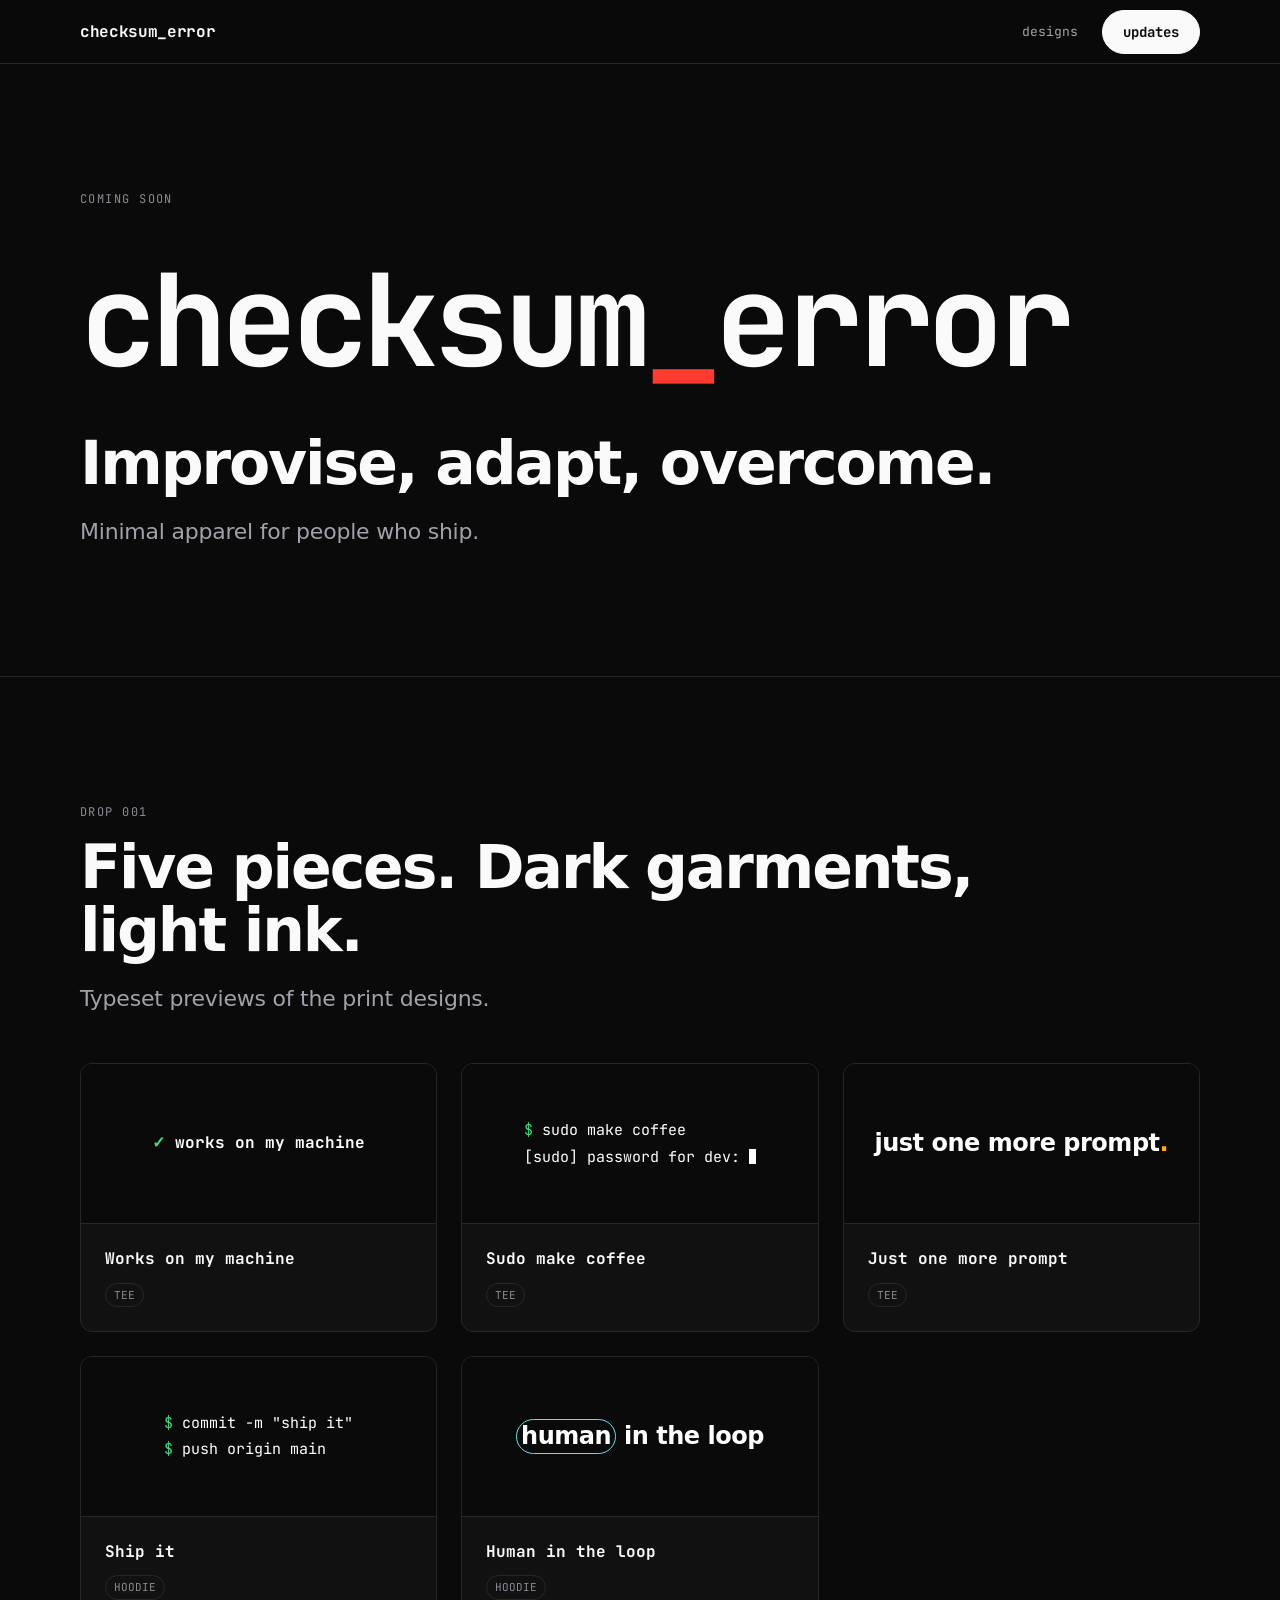
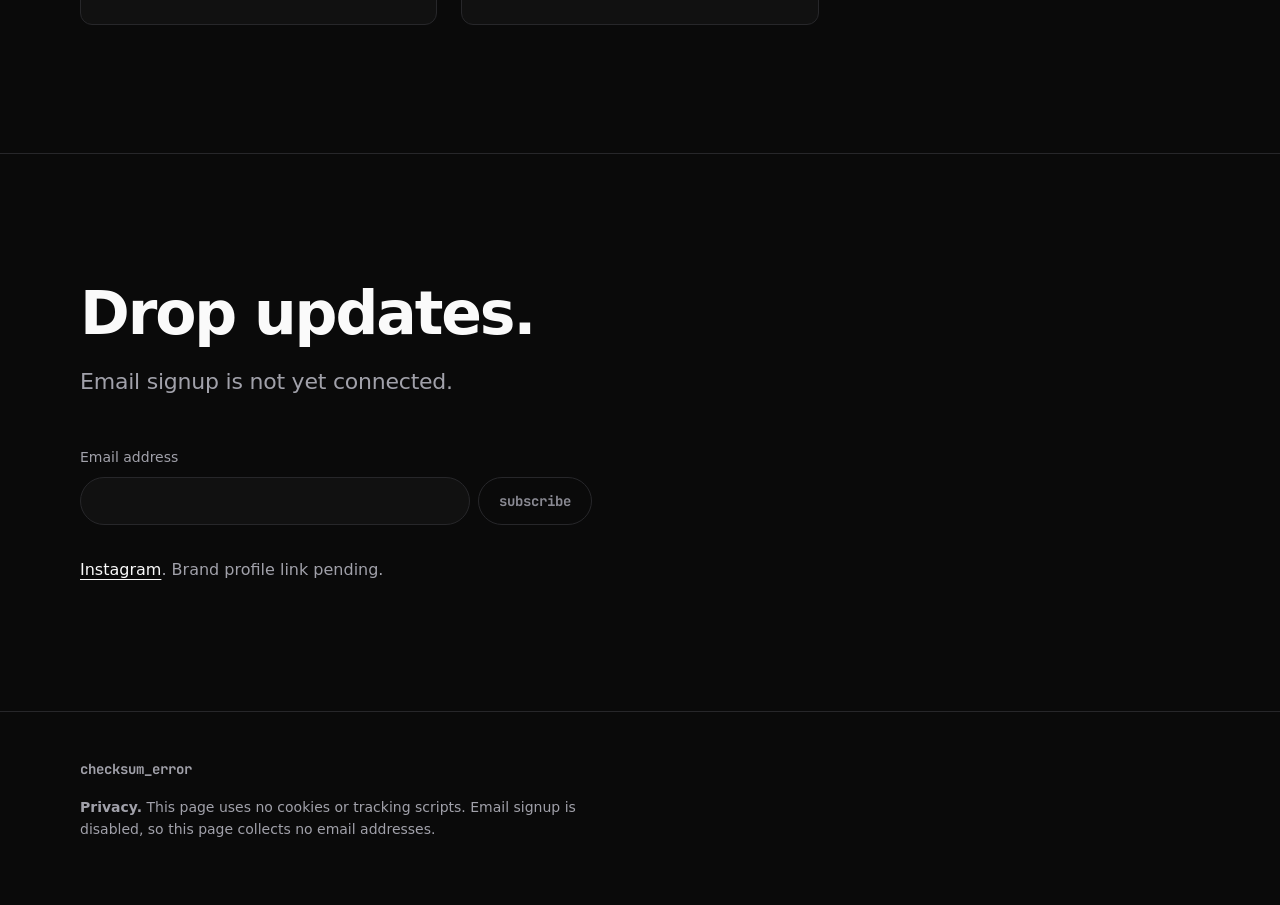
==== commit fb0d3f5f: "Make 'Improvise, adapt, overcome.' the site strap line The hero headline and social preview now carr" ====
--- a/index.html
+++ b/index.html
@@ -4,7 +4,7 @@
   <meta charset="utf-8">
   <meta name="viewport" content="width=device-width, initial-scale=1">
   <title>Checksum Error | Developer apparel coming soon</title>
-  <meta name="description" content="Minimal apparel for people who ship. Preview five typographic tees and hoodies from Checksum Error. Coming soon.">
+  <meta name="description" content="Improvise, adapt, overcome. Minimal apparel for people who ship. Preview five typographic tees and hoodies from Checksum Error. Coming soon.">
   <meta name="theme-color" content="#0A0A0A">
   <meta name="color-scheme" content="dark">
   <link rel="canonical" href="https://checksumerror.io/">
@@ -16,15 +16,15 @@
   <meta property="og:type" content="website">
   <meta property="og:site_name" content="Checksum Error">
   <meta property="og:title" content="Checksum Error | Developer apparel coming soon">
-  <meta property="og:description" content="Minimal apparel for people who ship. Preview five typographic tees and hoodies.">
+  <meta property="og:description" content="Improvise, adapt, overcome. Minimal apparel for people who ship. Preview five typographic tees and hoodies.">
   <meta property="og:url" content="https://checksumerror.io/">
   <meta property="og:image" content="https://checksumerror.io/og.png">
   <meta property="og:image:type" content="image/png">
   <meta property="og:image:width" content="1200">
   <meta property="og:image:height" content="630">
-  <meta property="og:image:alt" content="checksum_error with a red underscore on a near-black background. Minimal apparel for people who ship. Coming soon.">
+  <meta property="og:image:alt" content="checksum_error with a red underscore on a near-black background. Improvise, adapt, overcome. Coming soon.">
   <meta name="twitter:card" content="summary_large_image">
-  <meta name="twitter:image:alt" content="checksum_error with a red underscore on a near-black background. Minimal apparel for people who ship. Coming soon.">
+  <meta name="twitter:image:alt" content="checksum_error with a red underscore on a near-black background. Improvise, adapt, overcome. Coming soon.">
 </head>
 <body>
   <a class="skip-link" href="#main">Skip to content</a>
@@ -44,7 +44,8 @@
       <div class="wrap">
         <p class="eyebrow">Coming soon</p>
         <p class="wordmark" aria-label="Checksum Error">checksum<span class="signal">_</span><wbr>error</p>
-        <h1 id="pitch">Minimal apparel for people who ship.</h1>
+        <h1 id="pitch">Improvise, adapt, overcome.</h1>
+        <p class="lead">Minimal apparel for people who ship.</p>
       </div>
     </section>
 
